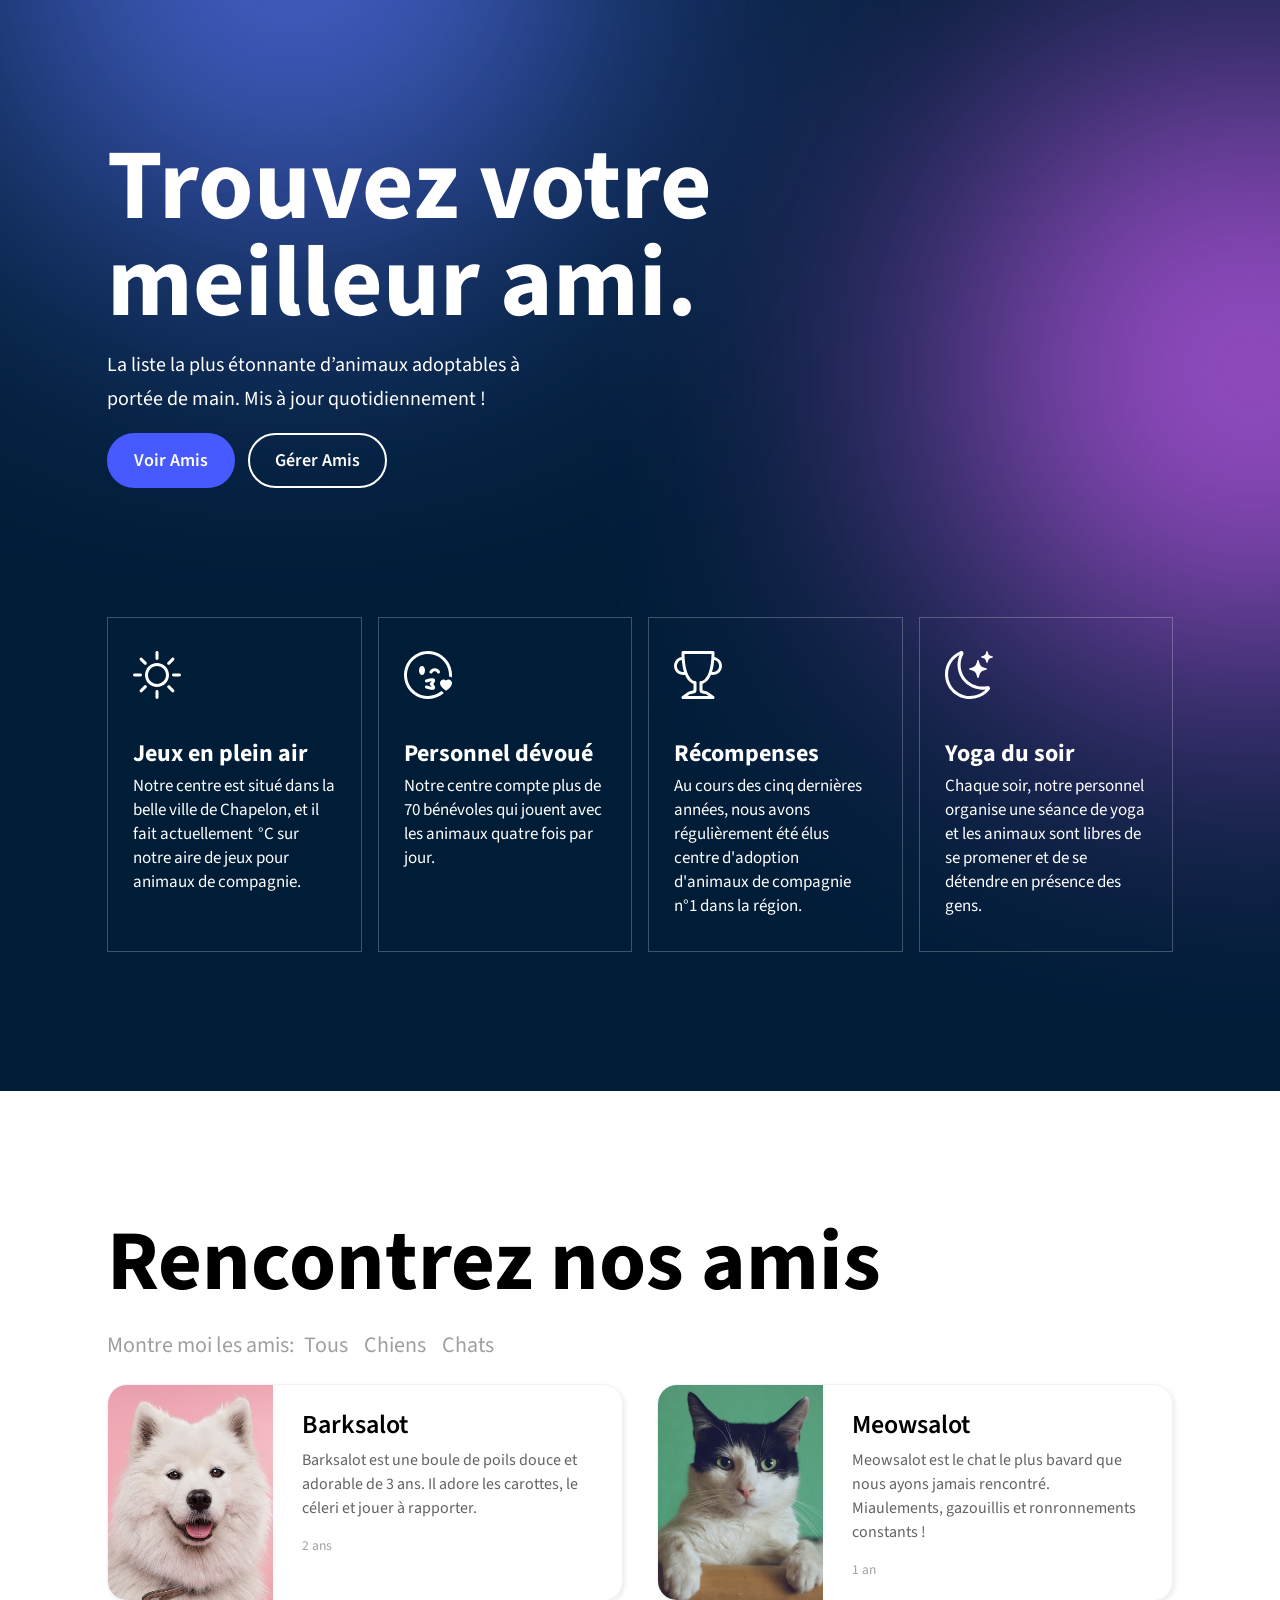
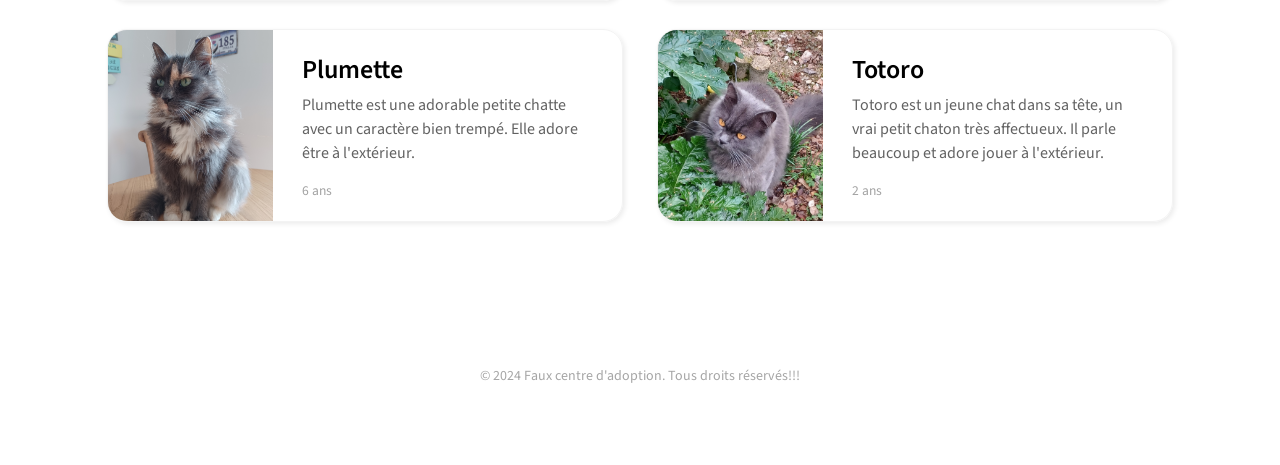
==== index.html @ cda5f7dc "First step of making temperature value dynamic" ====
<!DOCTYPE html>
<html lang="en">
<head>
  <meta charset="UTF-8">
  <meta name="google-site-verification" content="BmrFwK1qMv315wHgEHB_rB63fEhEcj8XT2yJSm-jqBY" />
  <title>Pet Adoption Center</title>
  <link rel="stylesheet" href="style.css">
  <!-- Google Fonts -->
  <link rel="preconnect" href="https://fonts.googleapis.com">
  <link rel="preconnect" href="https://fonts.gstatic.com" crossorigin>
  <link href="https://fonts.googleapis.com/css2?family=Source+Sans+3:wght@400;600;700&display=swap" rel="stylesheet">
</head>
<body>

<div class="top-section-wrapper">
  <div class="top-section">

    <div class="actual-top-content">
      <h1>Trouvez votre meilleur ami.</h1>
      <p class="intro-text">La liste la plus étonnante d’animaux adoptables à portée de main. Mis à jour quotidiennement !</p>
      <div class="intro-buttons">
        <a class="our-btn utility-mr" href="#view-pets">Voir Amis</a>
        <a class="our-btn our-btn--outline" href="#">Gérer Amis</a>
      </div>

      <div class="intro-features">
        <div class="intro-feature">
          <svg width="48" height="48" viewBox="0 0 48 48" fill="none" xmlns="http://www.w3.org/2000/svg">
            <g clip-path="url(#clip0_15_6)">
              <path d="M24 33C21.6131 33 19.3239 32.0518 17.636 30.364C15.9482 28.6761 15 26.3869 15 24C15 21.6131 15.9482 19.3239 17.636 17.636C19.3239 15.9482 21.6131 15 24 15C26.3869 15 28.6761 15.9482 30.364 17.636C32.0518 19.3239 33 21.6131 33 24C33 26.3869 32.0518 28.6761 30.364 30.364C28.6761 32.0518 26.3869 33 24 33ZM24 36C27.1826 36 30.2348 34.7357 32.4853 32.4853C34.7357 30.2348 36 27.1826 36 24C36 20.8174 34.7357 17.7652 32.4853 15.5147C30.2348 13.2643 27.1826 12 24 12C20.8174 12 17.7652 13.2643 15.5147 15.5147C13.2643 17.7652 12 20.8174 12 24C12 27.1826 13.2643 30.2348 15.5147 32.4853C17.7652 34.7357 20.8174 36 24 36ZM24 0C24.3978 0 24.7794 0.158035 25.0607 0.43934C25.342 0.720644 25.5 1.10218 25.5 1.5V7.5C25.5 7.89782 25.342 8.27936 25.0607 8.56066C24.7794 8.84196 24.3978 9 24 9C23.6022 9 23.2206 8.84196 22.9393 8.56066C22.658 8.27936 22.5 7.89782 22.5 7.5V1.5C22.5 1.10218 22.658 0.720644 22.9393 0.43934C23.2206 0.158035 23.6022 0 24 0ZM24 39C24.3978 39 24.7794 39.158 25.0607 39.4393C25.342 39.7206 25.5 40.1022 25.5 40.5V46.5C25.5 46.8978 25.342 47.2794 25.0607 47.5607C24.7794 47.842 24.3978 48 24 48C23.6022 48 23.2206 47.842 22.9393 47.5607C22.658 47.2794 22.5 46.8978 22.5 46.5V40.5C22.5 40.1022 22.658 39.7206 22.9393 39.4393C23.2206 39.158 23.6022 39 24 39ZM48 24C48 24.3978 47.842 24.7794 47.5607 25.0607C47.2794 25.342 46.8978 25.5 46.5 25.5H40.5C40.1022 25.5 39.7206 25.342 39.4393 25.0607C39.158 24.7794 39 24.3978 39 24C39 23.6022 39.158 23.2206 39.4393 22.9393C39.7206 22.658 40.1022 22.5 40.5 22.5H46.5C46.8978 22.5 47.2794 22.658 47.5607 22.9393C47.842 23.2206 48 23.6022 48 24ZM9 24C9 24.3978 8.84196 24.7794 8.56066 25.0607C8.27936 25.342 7.89782 25.5 7.5 25.5H1.5C1.10218 25.5 0.720644 25.342 0.43934 25.0607C0.158035 24.7794 0 24.3978 0 24C0 23.6022 0.158035 23.2206 0.43934 22.9393C0.720644 22.658 1.10218 22.5 1.5 22.5H7.5C7.89782 22.5 8.27936 22.658 8.56066 22.9393C8.84196 23.2206 9 23.6022 9 24ZM40.971 7.029C41.2522 7.31029 41.4102 7.69175 41.4102 8.0895C41.4102 8.48725 41.2522 8.86871 40.971 9.15L36.729 13.395C36.5895 13.5343 36.424 13.6447 36.2419 13.72C36.0597 13.7953 35.8645 13.834 35.6674 13.8338C35.2694 13.8336 34.8878 13.6752 34.6065 13.3935C34.4672 13.254 34.3568 13.0885 34.2815 12.9064C34.2062 12.7242 34.1675 12.529 34.1677 12.3319C34.1679 11.9339 34.3263 11.5523 34.608 11.271L38.85 7.029C39.1313 6.74779 39.5128 6.58982 39.9105 6.58982C40.3082 6.58982 40.6897 6.74779 40.971 7.029ZM13.392 34.608C13.6732 34.8893 13.8312 35.2708 13.8312 35.6685C13.8312 36.0662 13.6732 36.4477 13.392 36.729L9.15 40.971C8.8671 41.2442 8.48819 41.3954 8.0949 41.392C7.7016 41.3886 7.32538 41.2308 7.04727 40.9527C6.76916 40.6746 6.61141 40.2984 6.60799 39.9051C6.60457 39.5118 6.75576 39.1329 7.029 38.85L11.271 34.608C11.5523 34.3268 11.9338 34.1688 12.3315 34.1688C12.7292 34.1688 13.1107 34.3268 13.392 34.608ZM40.971 40.971C40.6897 41.2522 40.3082 41.4102 39.9105 41.4102C39.5128 41.4102 39.1313 41.2522 38.85 40.971L34.608 36.729C34.3348 36.4461 34.1836 36.0672 34.187 35.6739C34.1904 35.2806 34.3482 34.9044 34.6263 34.6263C34.9044 34.3482 35.2806 34.1904 35.6739 34.187C36.0672 34.1836 36.4461 34.3348 36.729 34.608L40.971 38.85C41.2522 39.1313 41.4102 39.5128 41.4102 39.9105C41.4102 40.3082 41.2522 40.6897 40.971 40.971ZM13.392 13.395C13.1107 13.6762 12.7292 13.8342 12.3315 13.8342C11.9338 13.8342 11.5523 13.6762 11.271 13.395L7.029 9.15C6.88573 9.01163 6.77146 8.84611 6.69285 8.66311C6.61423 8.4801 6.57286 8.28327 6.57112 8.0841C6.56939 7.88493 6.60735 7.68741 6.68277 7.50307C6.75819 7.31872 6.86957 7.15125 7.01041 7.01041C7.15125 6.86957 7.31872 6.75819 7.50307 6.68277C7.68741 6.60735 7.88493 6.56939 8.0841 6.57112C8.28327 6.57286 8.4801 6.61423 8.66311 6.69285C8.84611 6.77146 9.01163 6.88573 9.15 7.029L13.392 11.271C13.5317 11.4103 13.6425 11.5759 13.7181 11.7581C13.7938 11.9403 13.8327 12.1357 13.8327 12.333C13.8327 12.5303 13.7938 12.7257 13.7181 12.9079C13.6425 13.0901 13.5317 13.2557 13.392 13.395Z" fill="white"/>
            </g>
            <defs>
              <clipPath id="clip0_15_6">
                <rect width="48" height="48" fill="white"/>
              </clipPath>
            </defs>
          </svg>
          <h2>Jeux en plein air</h2>
          <p>Notre centre est situé dans la belle ville de Chapelon, et il fait actuellement <span></span> °C sur notre aire de jeux pour animaux de compagnie.</p>
        </div>
        <div class="intro-feature">
          <svg width="48" height="48" viewBox="0 0 48 48" fill="none" xmlns="http://www.w3.org/2000/svg">
            <g clip-path="url(#clip0_15_29)">
              <path fill-rule="evenodd" clip-rule="evenodd" d="M37.479 40.104C33.7639 43.213 29.0881 44.9419 24.244 44.9977C19.4 45.0536 14.6856 43.433 10.8997 40.4105C7.11388 37.3881 4.48942 33.1497 3.47109 28.4135C2.45275 23.6774 3.10317 18.7349 5.31214 14.4234C7.5211 10.112 11.1527 6.69687 15.5917 4.75677C20.0306 2.81666 25.0037 2.4709 29.6684 3.77808C34.3331 5.08526 38.4024 7.96498 41.1867 11.9293C43.971 15.8935 45.2991 20.6985 44.946 25.53C45.978 25.629 46.986 25.971 47.871 26.514C48.458 20.9469 47.0804 15.3497 43.9766 10.6909C40.8728 6.03218 36.2382 2.60494 30.8745 1.00222C25.5109 -0.600492 19.7557 -0.277844 14.6048 1.91434C9.45393 4.10652 5.23138 8.03032 2.66779 13.0068C0.104206 17.9833 -0.639128 23.6994 0.566406 29.166C1.77194 34.6326 4.8505 39.5059 9.2694 42.9426C13.6883 46.3792 19.1695 48.1631 24.7647 47.9855C30.3599 47.8079 35.7169 45.68 39.909 41.97C39.0627 41.3968 38.2512 40.7737 37.479 40.104ZM26.286 30.444C25.1654 30.7128 24.0574 31.0311 22.965 31.398C22.7757 31.4677 22.5743 31.4985 22.3729 31.4886C22.1714 31.4787 21.974 31.4282 21.7925 31.3403C21.611 31.2523 21.4491 31.1286 21.3164 30.9766C21.1838 30.8247 21.0832 30.6475 21.0206 30.4557C20.9581 30.264 20.9348 30.0616 20.9523 29.8606C20.9697 29.6597 21.0275 29.4643 21.1222 29.2862C21.2169 29.1081 21.3466 28.9509 21.5034 28.8241C21.6602 28.6973 21.841 28.6034 22.035 28.548C23.175 28.173 24.441 27.786 25.611 27.519C26.721 27.261 27.951 27.06 28.92 27.195C29.4 27.261 30.102 27.45 30.603 28.053C31.167 28.731 31.164 29.544 30.996 30.168C30.7942 30.8115 30.4792 31.414 30.066 31.947C29.835 32.268 29.562 32.607 29.241 32.976C29.562 33.348 29.838 33.696 30.069 34.017C30.495 34.608 30.837 35.208 30.999 35.802C31.164 36.426 31.167 37.239 30.603 37.92C30.099 38.52 29.391 38.706 28.914 38.772C27.945 38.901 26.715 38.691 25.608 38.433C24.4031 38.1378 23.2111 37.7925 22.035 37.398C21.841 37.3426 21.6602 37.2487 21.5034 37.1219C21.3466 36.9951 21.2169 36.8379 21.1222 36.6598C21.0275 36.4817 20.9697 36.2863 20.9523 36.0854C20.9348 35.8844 20.9581 35.682 21.0206 35.4903C21.0832 35.2985 21.1838 35.1213 21.3164 34.9694C21.4491 34.8174 21.611 34.6937 21.7925 34.6057C21.974 34.5178 22.1714 34.4673 22.3729 34.4574C22.5743 34.4475 22.7757 34.4783 22.965 34.548C24.078 34.908 25.248 35.268 26.292 35.511C26.82 35.634 27.267 35.718 27.63 35.763C27.1687 35.1452 26.6655 34.5598 26.124 34.011C25.8544 33.7305 25.7044 33.3563 25.7055 32.9673C25.7066 32.5783 25.8588 32.2049 26.13 31.926C26.6693 31.3843 27.1705 30.8059 27.63 30.195C27.1781 30.2541 26.7295 30.3392 26.286 30.444ZM28.584 30.183L28.575 30.18L28.566 30.177C28.578 30.177 28.584 30.183 28.584 30.183ZM28.59 35.784L28.572 35.787C28.5778 35.7845 28.5838 35.7825 28.59 35.781V35.784ZM18 24C19.656 24 21 21.984 21 19.5C21 17.016 19.656 15 18 15C16.344 15 15 17.016 15 19.5C15 21.984 16.344 24 18 24ZM26.271 22.311C26.4432 22.4067 26.6325 22.4676 26.8282 22.4902C27.0239 22.5128 27.2221 22.4966 27.4115 22.4425C27.601 22.3885 27.7779 22.2976 27.9322 22.1752C28.0866 22.0528 28.2153 21.9012 28.311 21.729C28.5479 21.2867 28.8992 20.9161 29.3282 20.6559C29.7572 20.3958 30.2483 20.2556 30.75 20.25C31.767 20.25 32.685 20.82 33.189 21.729C33.3823 22.0767 33.7059 22.3334 34.0885 22.4425C34.471 22.5516 34.8813 22.5043 35.229 22.311C35.5767 22.1177 35.8333 21.7941 35.9425 21.4115C36.0516 21.029 36.0043 20.6187 35.811 20.271C35.3142 19.3613 34.5827 18.6013 33.6927 18.07C32.8026 17.5387 31.7865 17.2556 30.75 17.25C28.56 17.25 26.682 18.486 25.689 20.271C25.5933 20.4432 25.5324 20.6325 25.5098 20.8282C25.4872 21.0239 25.5034 21.2221 25.5575 21.4115C25.6115 21.601 25.7023 21.7779 25.8248 21.9322C25.9472 22.0866 26.0988 22.2153 26.271 22.311ZM42 29.484C45.33 26.064 53.652 32.052 42 39.75C30.348 32.052 38.67 26.064 42 29.487V29.484Z" fill="white"/>
            </g>
            <defs>
              <clipPath id="clip0_15_29">
                <rect width="48" height="48" fill="white"/>
              </clipPath>
            </defs>
          </svg>
          <h2>Personnel dévoué</h2>
          <p>Notre centre compte plus de 70 bénévoles qui jouent avec les animaux quatre fois par jour.</p>
        </div>
        <div class="intro-feature">
          <svg width="48" height="48" viewBox="0 0 48 48" fill="none" xmlns="http://www.w3.org/2000/svg">
            <g clip-path="url(#clip0_15_31)">
              <path d="M7.5 1.5C7.5 1.10218 7.65804 0.720644 7.93934 0.43934C8.22065 0.158035 8.60218 0 9 0L39 0C39.3978 0 39.7794 0.158035 40.0607 0.43934C40.342 0.720644 40.5 1.10218 40.5 1.5C40.5 3.114 40.464 4.65 40.398 6.108C41.5834 6.30429 42.7175 6.73596 43.7334 7.37754C44.7493 8.01912 45.6265 8.85764 46.3131 9.84363C46.9998 10.8296 47.4821 11.9431 47.7316 13.1185C47.981 14.2938 47.9926 15.5072 47.7657 16.6872C47.5387 17.8671 47.0778 18.9896 46.4101 19.9885C45.7424 20.9874 44.8814 21.8426 43.8779 22.5034C42.8744 23.1643 41.7488 23.6176 40.5674 23.8365C39.3859 24.0554 38.1726 24.0355 36.999 23.778C34.629 29.373 31.365 32.109 28.5 32.811V39.33L32.775 40.398C33.357 40.542 33.906 40.803 34.386 41.163L39.9 45.3C40.1519 45.4889 40.3379 45.7522 40.4318 46.0527C40.5256 46.3533 40.5226 46.6757 40.423 46.9743C40.3235 47.273 40.1325 47.5328 39.8771 47.7169C39.6217 47.9009 39.3148 48 39 48H9C8.68518 48 8.37834 47.9009 8.12294 47.7169C7.86754 47.5328 7.67653 47.273 7.57698 46.9743C7.47742 46.6757 7.47436 46.3533 7.56823 46.0527C7.6621 45.7522 7.84814 45.4889 8.1 45.3L13.614 41.163C14.094 40.803 14.643 40.542 15.225 40.398L19.5 39.33V32.811C16.635 32.109 13.371 29.373 11.001 23.775C9.82676 24.0339 8.61255 24.0548 7.43008 23.8366C6.2476 23.6184 5.12084 23.1655 4.11634 22.5045C3.11184 21.8436 2.24997 20.9881 1.58162 19.9885C0.913275 18.9889 0.452009 17.8655 0.225066 16.6847C-0.00187797 15.5039 0.0101017 14.2895 0.260297 13.1134C0.510493 11.9373 0.993831 10.8232 1.68177 9.83701C2.3697 8.85081 3.24829 8.01245 4.26563 7.37146C5.28298 6.73047 6.41845 6.29984 7.605 6.105C7.53438 4.57102 7.49937 3.03561 7.5 1.5ZM7.797 9.12C6.23156 9.40643 4.84402 10.303 3.93963 11.6125C3.03523 12.922 2.68807 14.5371 2.9745 16.1025C3.26094 17.6679 4.15751 19.0555 5.46698 19.9599C6.77645 20.8643 8.39156 21.2114 9.957 20.925C8.958 17.775 8.193 13.887 7.797 9.12ZM38.046 20.925C39.6114 21.2114 41.2266 20.8643 42.536 19.9599C43.8455 19.0555 44.7421 17.6679 45.0285 16.1025C45.3149 14.5371 44.9678 12.922 44.0634 11.6125C43.159 10.303 41.7714 9.40643 40.206 9.12C39.807 13.89 39.042 17.775 38.046 20.925ZM10.512 3C10.533 4.551 10.59 6.018 10.68 7.407C11.07 13.491 12.051 18.045 13.29 21.408C15.882 28.44 19.452 30 21 30C21.3978 30 21.7794 30.158 22.0607 30.4393C22.342 30.7206 22.5 31.1022 22.5 31.5V39.33C22.5 39.9988 22.2765 40.6484 21.865 41.1756C21.4536 41.7029 20.8777 42.0775 20.229 42.24L15.951 43.308C15.7568 43.3563 15.5742 43.443 15.414 43.563L13.5 45H34.5L32.586 43.563C32.4249 43.4427 32.2412 43.356 32.046 43.308L27.771 42.24C27.1223 42.0775 26.5464 41.7029 26.135 41.1756C25.7235 40.6484 25.5 39.9988 25.5 39.33V31.5C25.5 31.1022 25.658 30.7206 25.9393 30.4393C26.2206 30.158 26.6022 30 27 30C28.548 30 32.118 28.44 34.71 21.408C35.949 18.048 36.93 13.488 37.32 7.407C37.41 6.018 37.467 4.551 37.488 3H10.512Z" fill="white"/>
            </g>
            <defs>
              <clipPath id="clip0_15_31">
                <rect width="48" height="48" fill="white"/>
              </clipPath>
            </defs>
          </svg>
          <h2>Récompenses</h2>
          <p>Au cours des cinq dernières années, nous avons régulièrement été élus centre d'adoption d'animaux de compagnie n°1 dans la région.</p>
        </div>
        <div class="intro-feature">
          <svg width="48" height="48" viewBox="0 0 48 48" fill="none" xmlns="http://www.w3.org/2000/svg">
            <g clip-path="url(#clip0_15_33)">
              <path d="M18 0.83401C18.2928 1.18985 18.4722 1.62533 18.515 2.08418C18.5578 2.54303 18.462 3.00417 18.24 3.40801C16.5056 6.59243 15.5998 10.1619 15.606 13.788C15.606 25.851 25.44 35.619 37.56 35.619C39.141 35.619 40.68 35.454 42.159 35.139C42.6124 35.0408 43.0846 35.0784 43.5168 35.247C43.949 35.4156 44.3219 35.7077 44.589 36.087C44.871 36.4814 45.0147 36.9578 44.9979 37.4423C44.9811 37.9268 44.8046 38.3922 44.496 38.766C42.1431 41.6563 39.1747 43.9851 35.8075 45.5826C32.4403 47.18 28.759 48.0059 25.032 48C11.202 48 0 36.858 0 23.13C0 12.798 6.342 3.93601 15.372 0.18001C15.8218 -0.0100939 16.3212 -0.049112 16.795 0.0688175C17.2689 0.186747 17.6918 0.455256 18 0.83401ZM14.574 3.93301C11.1018 5.7955 8.19911 8.56394 6.17439 11.9441C4.14968 15.3243 3.0786 19.1898 3.075 23.13C3.075 35.19 12.912 44.958 25.032 44.958C27.9343 44.963 30.8088 44.3924 33.4892 43.2791C36.1695 42.1657 38.6024 40.5319 40.647 38.472C39.636 38.598 38.607 38.661 37.56 38.661C23.73 38.661 12.531 27.519 12.531 13.791C12.531 10.29 13.257 6.95701 14.574 3.93301Z" fill="white"/>
              <path d="M32.382 9.44399C32.425 9.31408 32.5079 9.20102 32.6188 9.12089C32.7298 9.04076 32.8632 8.99763 33 8.99763C33.1369 8.99763 33.2702 9.04076 33.3812 9.12089C33.4921 9.20102 33.575 9.31408 33.618 9.44399L34.779 12.93C35.298 14.484 36.516 15.702 38.07 16.221L41.556 17.382C41.6859 17.425 41.799 17.5079 41.8791 17.6188C41.9592 17.7298 42.0024 17.8631 42.0024 18C42.0024 18.1368 41.9592 18.2702 41.8791 18.3812C41.799 18.4921 41.6859 18.575 41.556 18.618L38.07 19.779C37.3036 20.0343 36.6072 20.4647 36.0359 21.0359C35.4647 21.6071 35.0344 22.3036 34.779 23.07L33.618 26.556C33.575 26.6859 33.4921 26.799 33.3812 26.8791C33.2702 26.9592 33.1369 27.0024 33 27.0024C32.8632 27.0024 32.7298 26.9592 32.6188 26.8791C32.5079 26.799 32.425 26.6859 32.382 26.556L31.221 23.07C30.9657 22.3036 30.5353 21.6071 29.9641 21.0359C29.3929 20.4647 28.6964 20.0343 27.93 19.779L24.444 18.618C24.3141 18.575 24.201 18.4921 24.1209 18.3812C24.0408 18.2702 23.9977 18.1368 23.9977 18C23.9977 17.8631 24.0408 17.7298 24.1209 17.6188C24.201 17.5079 24.3141 17.425 24.444 17.382L27.93 16.221C28.6964 15.9656 29.3929 15.5353 29.9641 14.9641C30.5353 14.3928 30.9657 13.6964 31.221 12.93L32.382 9.44399ZM41.589 0.296994C41.6186 0.211573 41.6741 0.137502 41.7478 0.0850788C41.8214 0.0326558 41.9096 0.00448608 42 0.00448608C42.0904 0.00448608 42.1786 0.0326558 42.2522 0.0850788C42.3259 0.137502 42.3814 0.211573 42.411 0.296994L43.185 2.61899C43.53 3.65699 44.343 4.46999 45.381 4.81499L47.703 5.58899C47.7884 5.61861 47.8625 5.6741 47.9149 5.74776C47.9674 5.82142 47.9955 5.90958 47.9955 5.99999C47.9955 6.0904 47.9674 6.17857 47.9149 6.25222C47.8625 6.32588 47.7884 6.38138 47.703 6.41099L45.381 7.18499C44.8695 7.35516 44.4047 7.64224 44.0235 8.02344C43.6423 8.40464 43.3552 8.86946 43.185 9.38099L42.411 11.703C42.3814 11.7884 42.3259 11.8625 42.2522 11.9149C42.1786 11.9673 42.0904 11.9955 42 11.9955C41.9096 11.9955 41.8214 11.9673 41.7478 11.9149C41.6741 11.8625 41.6186 11.7884 41.589 11.703L40.815 9.38099C40.6448 8.86946 40.3578 8.40464 39.9766 8.02344C39.5954 7.64224 39.1305 7.35516 38.619 7.18499L36.297 6.41099C36.2116 6.38138 36.1375 6.32588 36.0851 6.25222C36.0327 6.17857 36.0045 6.0904 36.0045 5.99999C36.0045 5.90958 36.0327 5.82142 36.0851 5.74776C36.1375 5.6741 36.2116 5.61861 36.297 5.58899L38.619 4.81499C39.657 4.46999 40.47 3.65699 40.815 2.61899L41.589 0.299994V0.296994Z" fill="white"/>
            </g>
            <defs>
              <clipPath id="clip0_15_33">
                <rect width="48" height="48" fill="white"/>
              </clipPath>
            </defs>
          </svg>
          <h2>Yoga du soir</h2>
          <p>Chaque soir, notre personnel organise une séance de yoga et les animaux sont libres de se promener et de se détendre en présence des gens.</p>
        </div>
      </div>

    </div>

    <!-- Cercles flous -->
    <div class="circle"></div>
    <div class="circle-two"></div>
  </div>
</div>


<div class="page-section" id="view-pets">
  <div class="page-section-inner">
    <h2 class="page-section-title">Rencontrez nos amis</h2>
    <div class="pet-filter">
      <p>
        Montre moi les amis:
        <button>Tous</button>
        <button>Chiens</button>
        <button>Chats</button>
      </p>
    </div>

    <div class="list-of-pets">
      <!-- Pet Card Start -->
      <div class="pet-card">
        <div class="pet-card-text">
          <h3>Barksalot</h3>
          <p class="pet-description">Barksalot est une boule de poils douce et adorable de 3 ans. Il adore les carottes, le céleri et jouer à rapporter.</p>
          <p class="pet-age">2 ans</p>
        </div>
        <div class="pet-card-photo">
          <img src="images/barksalot.jpg" alt="photo du chien Barksalot">
        </div>
      </div>
      <!-- Pet Card End -->
      <!-- Pet Card Start -->
      <div class="pet-card">
        <div class="pet-card-text">
          <h3>Meowsalot</h3>
          <p class="pet-description">Meowsalot est le chat le plus bavard que nous ayons jamais rencontré. Miaulements, gazouillis et ronronnements constants !</p>
          <p class="pet-age">1 an</p>
        </div>
        <div class="pet-card-photo">
          <img src="images/meowsalot.jpg" alt="photo du chat Meowsalot">
        </div>
      </div>
      <!-- Pet Card End -->
      <!-- Pet Card Start -->
      <div class="pet-card">
        <div class="pet-card-text">
          <h3>Plumette</h3>
          <p class="pet-description">Plumette est une adorable petite chatte avec un caractère bien trempé. Elle adore être à l'extérieur.</p>
          <p class="pet-age">6 ans</p>
        </div>
        <div class="pet-card-photo">
          <img src="images/plumette.jpg" alt="photo du chat Plumette">
        </div>
      </div>
      <!-- Pet Card End -->
      <!-- Pet Card Start -->
      <div class="pet-card">
        <div class="pet-card-text">
          <h3>Totoro</h3>
          <p class="pet-description">Totoro est un jeune chat dans sa tête, un vrai petit chaton très affectueux. Il parle beaucoup et adore jouer à l'extérieur.</p>
          <p class="pet-age">2 ans</p>
        </div>
        <div class="pet-card-photo">
          <img src="images/totoro.jpg" alt="photo du chat Totoro">
        </div>
      </div>
      <!-- Pet Card End -->
    </div>
  </div>
</div>

<footer class="site-footer">
  <p>&copy; 2024 Faux centre d'adoption. Tous droits réservés!!!</p>
</footer>
</body>
</html>
---- style.css ----
html {
  scroll-behavior: smooth;
}

body {
  box-sizing: border-box;
  margin: 0;
  padding: 0;
  background-color: #fff;
  font-family: 'Source Sans 3', sans-serif;
}

/*
  Header
 */

.top-section-wrapper {
  background-color: #001D37;
  padding-left: 16px;
  padding-right: 16px;
  overflow: hidden;
}

.top-section {
  background-color: #001D37;
  color: white;
  padding-top: 80px;
  padding-bottom: 80px;
  max-width: 1066px;
  margin: 0 auto;
  position: relative;
}

.actual-top-content {
  position: relative;
  z-index: 2;
}

.top-section h1 {
  font-size: 4rem;
  margin: 0;
  line-height: 97.3%;
  max-width: 625px;
}

.intro-text {
  font-size: 1.25rem;
  line-height: 169.3%;
  margin: 1rem 0;
  max-width: 435px;
}

.intro-buttons {
  margin-bottom: 70px;
}

.our-btn {
  display: inline-block;
  background-color: #475AFF;
  border: 2px solid #475AFF;
  color: #fff;
  text-decoration: none;
  padding: 13px 25px;
  border-radius: 999px;
  font-size: 1.125rem;
  font-weight: 600;
  transition: background-color .3s ease-out, border .3s ease-out, color .3s ease-out;
}

.our-btn:hover {
  background-color: #2e40e2;
  border: 2px solid #2e40e2;
}

.our-btn--outline {
  background-color: transparent;
  border: 2px solid white;
}

.our-btn--outline:hover {
  background-color: #fff;
  color: #475AFF;
  border: 2px solid white;
}

.utility-mr {
  margin-right: 10px;
}

.intro-features {
  display: grid;
  column-gap: 16px;
  row-gap: 16px;
}

/* A partir de 580px et + */
@media screen and (min-width: 580px) {
  .intro-features {
    grid-template-columns: repeat(2, 1fr);
  }
}

/* A partir de 900px et + */
@media screen and (min-width: 900px) {
  .intro-features {
    grid-template-columns: repeat(4, 1fr);
  }
}

.intro-feature {
  border: 1px solid rgba(255,255,255, 0.24);
  padding: 33px 25px;
}

.intro-feature h2 {
  font-size: 1.5rem;
  margin: 31px 0 3px 0;
}

.intro-feature p {
  margin: 0;
  font-size: 1.0625rem;
}

.circle {
  width: 617px;
  height: 617px;
  background: #D660FF;
  opacity: 0.85;
  border-radius: 50%;
  filter: blur(150px);
  position: absolute;
  top: 62px;
  right: -390px;
}

.circle-two {
  width: 617px;
  height: 617px;
  background: #6079FF;
  opacity: 0.85;
  border-radius: 50%;
  filter: blur(150px);
  position: absolute;
  top: -365px;
  left: -123px;
}

/*
  Page Section
 */

.page-section {
  background-color: #fff;
  padding: 70px 16px;
}

.page-section-inner {
  max-width: 1066px;
  margin: 0 auto;
}

.page-section-title {
  font-size:4rem;
  margin: 0;
  line-height: 1;
}

.pet-filter {
  color: #9F9F9F;
  font-size: 1.15rem;
}

.pet-filter button {
  background-color: transparent;
  border: none;
  font-family: 'Source Sans 3', sans-serif;
  font-size: 1.15rem;
  color: #9F9F9F;
}

.site-footer {
  text-align: center;
  color: #a6a6a6;
  font-size: 0.875rem;
  margin: 0;
  padding-bottom: 65px;
}
/*
  auto-fit : nb de colonnes ajustement auto
  minmax : min width pour une carte : 265px
  sur petit ecran la carte occupera tout l'espace dispo
*/
.list-of-pets {
  display: grid;
  grid-template-columns: repeat(auto-fit, minmax(265px, 1fr));
  column-gap: 34px;
  row-gap: 16px;
}

.pet-card {
  overflow: hidden;
  display: grid;
  /*grid-template-columns: 165px 1fr;*/
  border: 1px solid #F3F3F3;
  border-radius: 20px;
  box-shadow: 2px 2px 5px rgba(0,0,0,0.08);
}

.pet-card-photo {
  order: 1;
  grid-row: 1;
}

.pet-card-photo img {
  width: 100%;
  height: 100%;
  display: block;
  object-fit: cover;
}

.pet-card-text {
  padding: 18px 16px;
}

.pet-card-text h3 {
  margin: 0 0 5px 0;
  font-size: 1.625rem;
  font-weight: 600;
}

.pet-description {
  font-size: 0.9rem;
  margin: 0 0 1rem 0;
  color: #626262;
  line-height: 150%;
}

.pet-age {
  margin: 0;
  color: #A2A2A2;
  font-size: 0.85rem;
}

/* A partir de 600px et + */
@media screen and (min-width: 600px) {
  .top-section h1 {
    font-size: 6.25rem;
  }

  .top-section {
    padding-top: 139px;
    padding-bottom: 139px;
  }

  .intro-buttons {
    margin-bottom: 129px;
  }

  .page-section {
    background-color: #fff;
    padding: 130px 16px;
  }

  .page-section-title {
    font-size: 5.31rem;
  }

  .pet-filter {
    font-size: 1.375rem;
  }

  .pet-filter button {
    font-size: 1.375rem;
  }

  .list-of-pets {
    grid-template-columns: repeat(auto-fit, minmax(340px, 1fr));
    row-gap: 28px;
  }

  .pet-card {
    grid-template-columns: 165px 1fr;
  }

  .pet-card-text {
    padding: 21px 29px;
  }

  .pet-description {
    font-size: 1rem;
  }
}
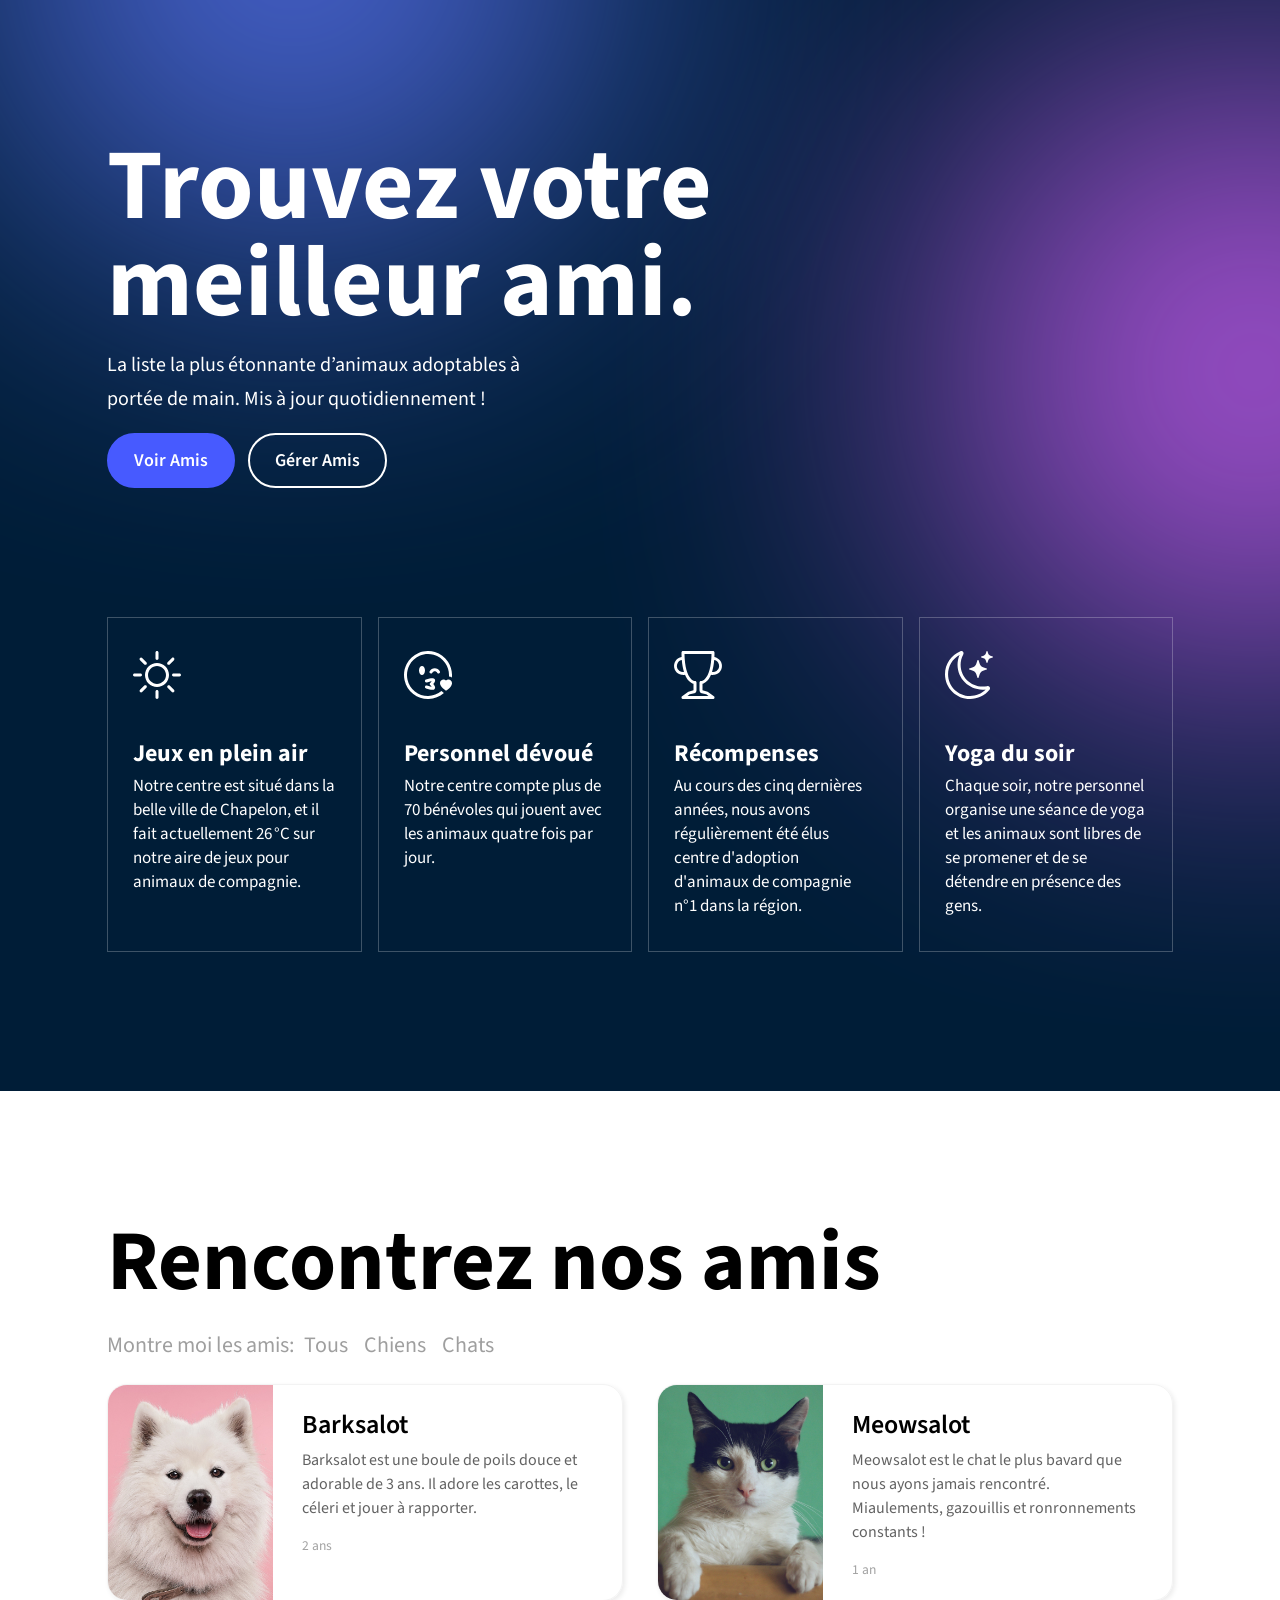
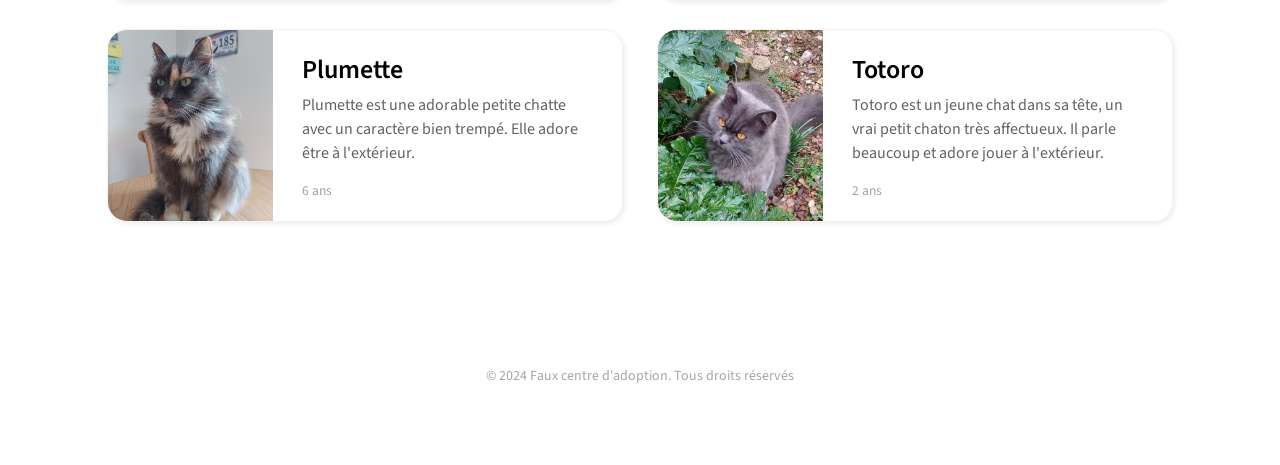
==== commit 3da2b5f7: "🩹 Fixed footer text." ====
--- a/index.html
+++ b/index.html
@@ -36,7 +36,7 @@
             </defs>
           </svg>
           <h2>Jeux en plein air</h2>
-          <p>Notre centre est situé dans la belle ville de Chapelon, et il fait actuellement <span></span> °C sur notre aire de jeux pour animaux de compagnie.</p>
+          <p>Notre centre est situé dans la belle ville de Chapelon, et il fait actuellement 26 °C sur notre aire de jeux pour animaux de compagnie.</p>
         </div>
         <div class="intro-feature">
           <svg width="48" height="48" viewBox="0 0 48 48" fill="none" xmlns="http://www.w3.org/2000/svg">
@@ -158,7 +158,7 @@
 </div>
 
 <footer class="site-footer">
-  <p>&copy; 2024 Faux centre d'adoption. Tous droits réservés!!!</p>
+  <p>&copy; 2024 Faux centre d'adoption. Tous droits réservés</p>
 </footer>
 </body>
 </html>
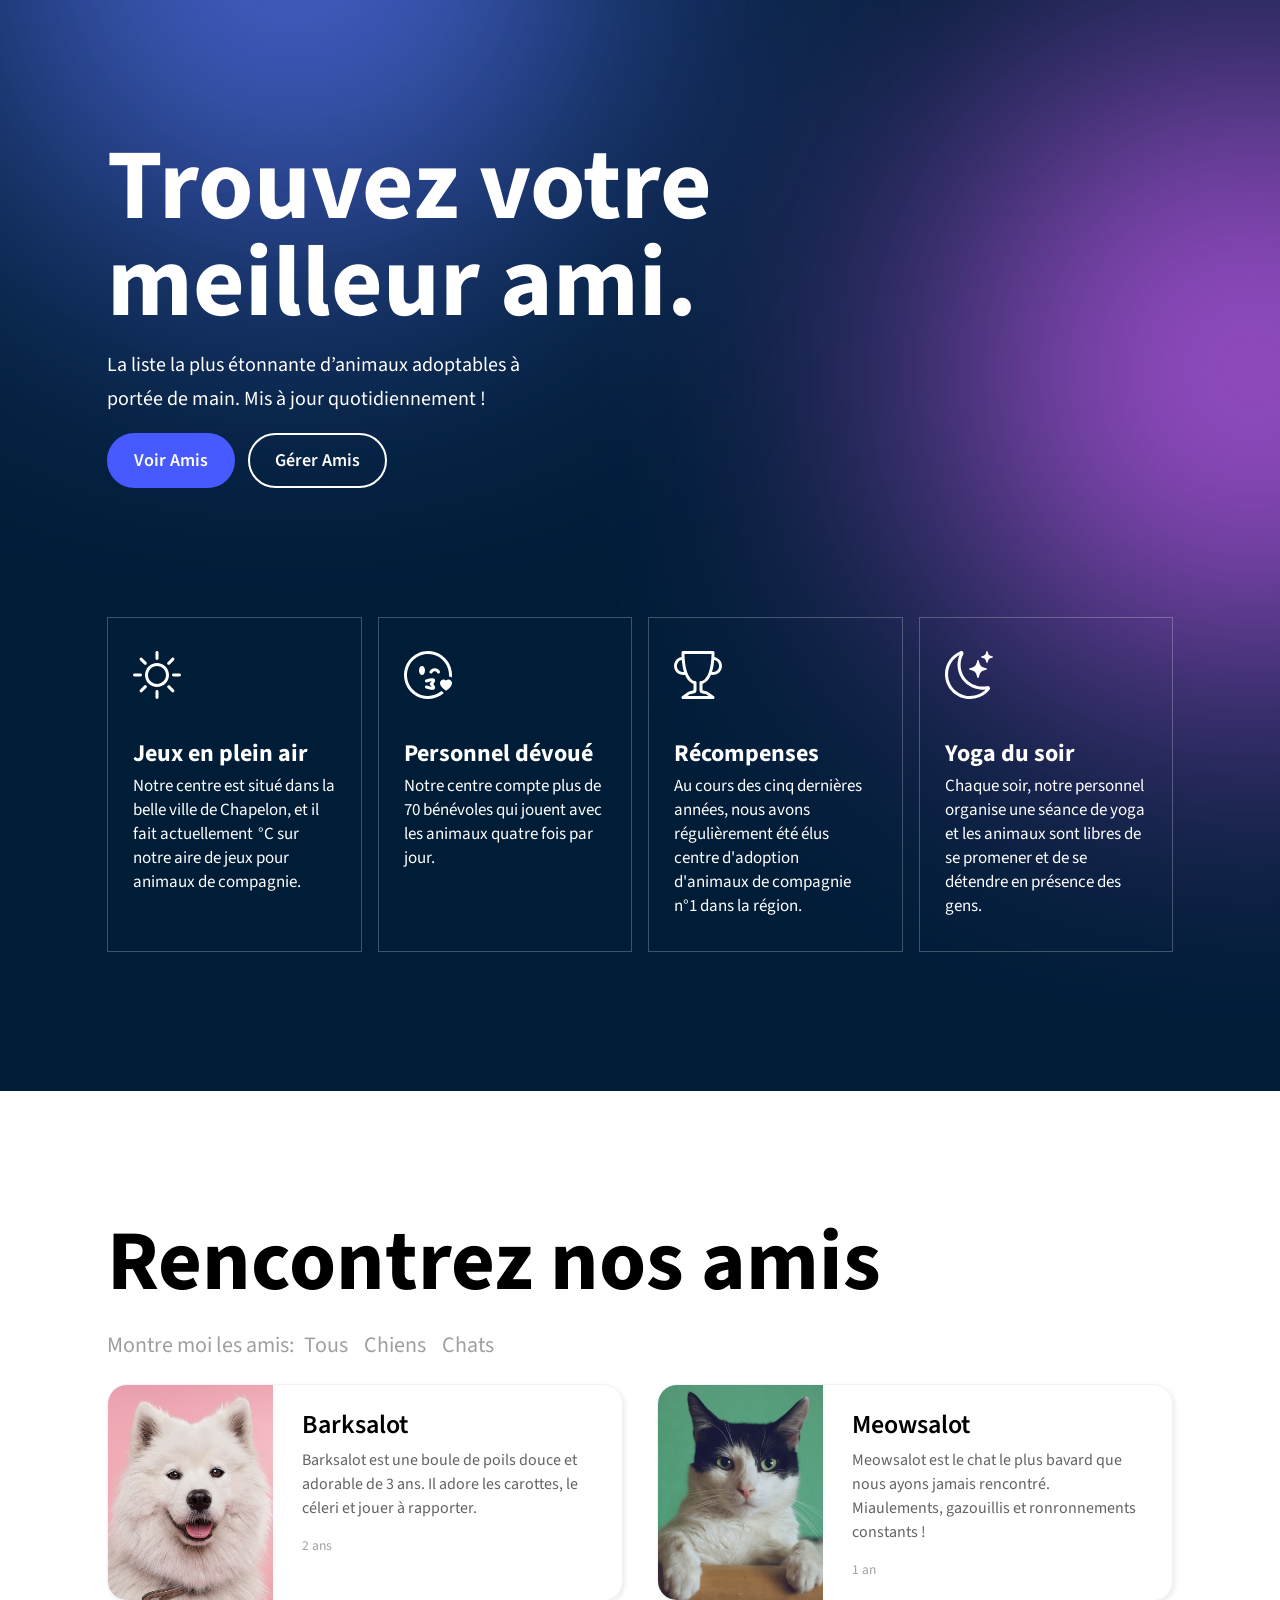
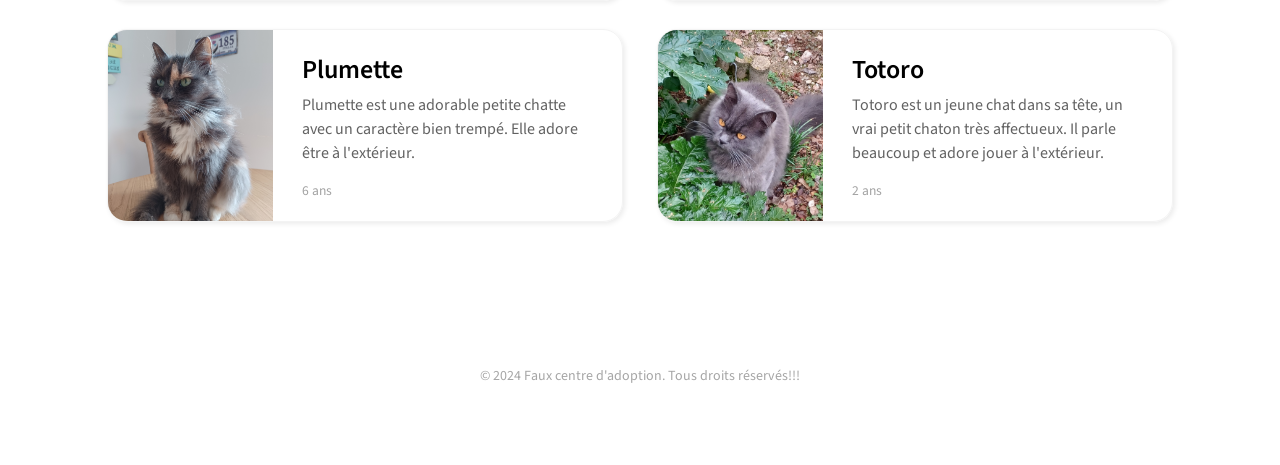
==== commit d42d8a03: "Finished temperature feature" ====
--- a/index.html
+++ b/index.html
@@ -36,7 +36,7 @@
             </defs>
           </svg>
           <h2>Jeux en plein air</h2>
-          <p>Notre centre est situé dans la belle ville de Chapelon, et il fait actuellement 26 °C sur notre aire de jeux pour animaux de compagnie.</p>
+          <p>Notre centre est situé dans la belle ville de Chapelon, et il fait actuellement <span id="temperature-output"></span> °C sur notre aire de jeux pour animaux de compagnie.</p>
         </div>
         <div class="intro-feature">
           <svg width="48" height="48" viewBox="0 0 48 48" fill="none" xmlns="http://www.w3.org/2000/svg">
@@ -158,7 +158,9 @@
 </div>
 
 <footer class="site-footer">
-  <p>&copy; 2024 Faux centre d'adoption. Tous droits réservés</p>
+  <p>&copy; 2024 Faux centre d'adoption. Tous droits réservés!!!</p>
 </footer>
+
+<script src="main.js"></script>
 </body>
 </html>
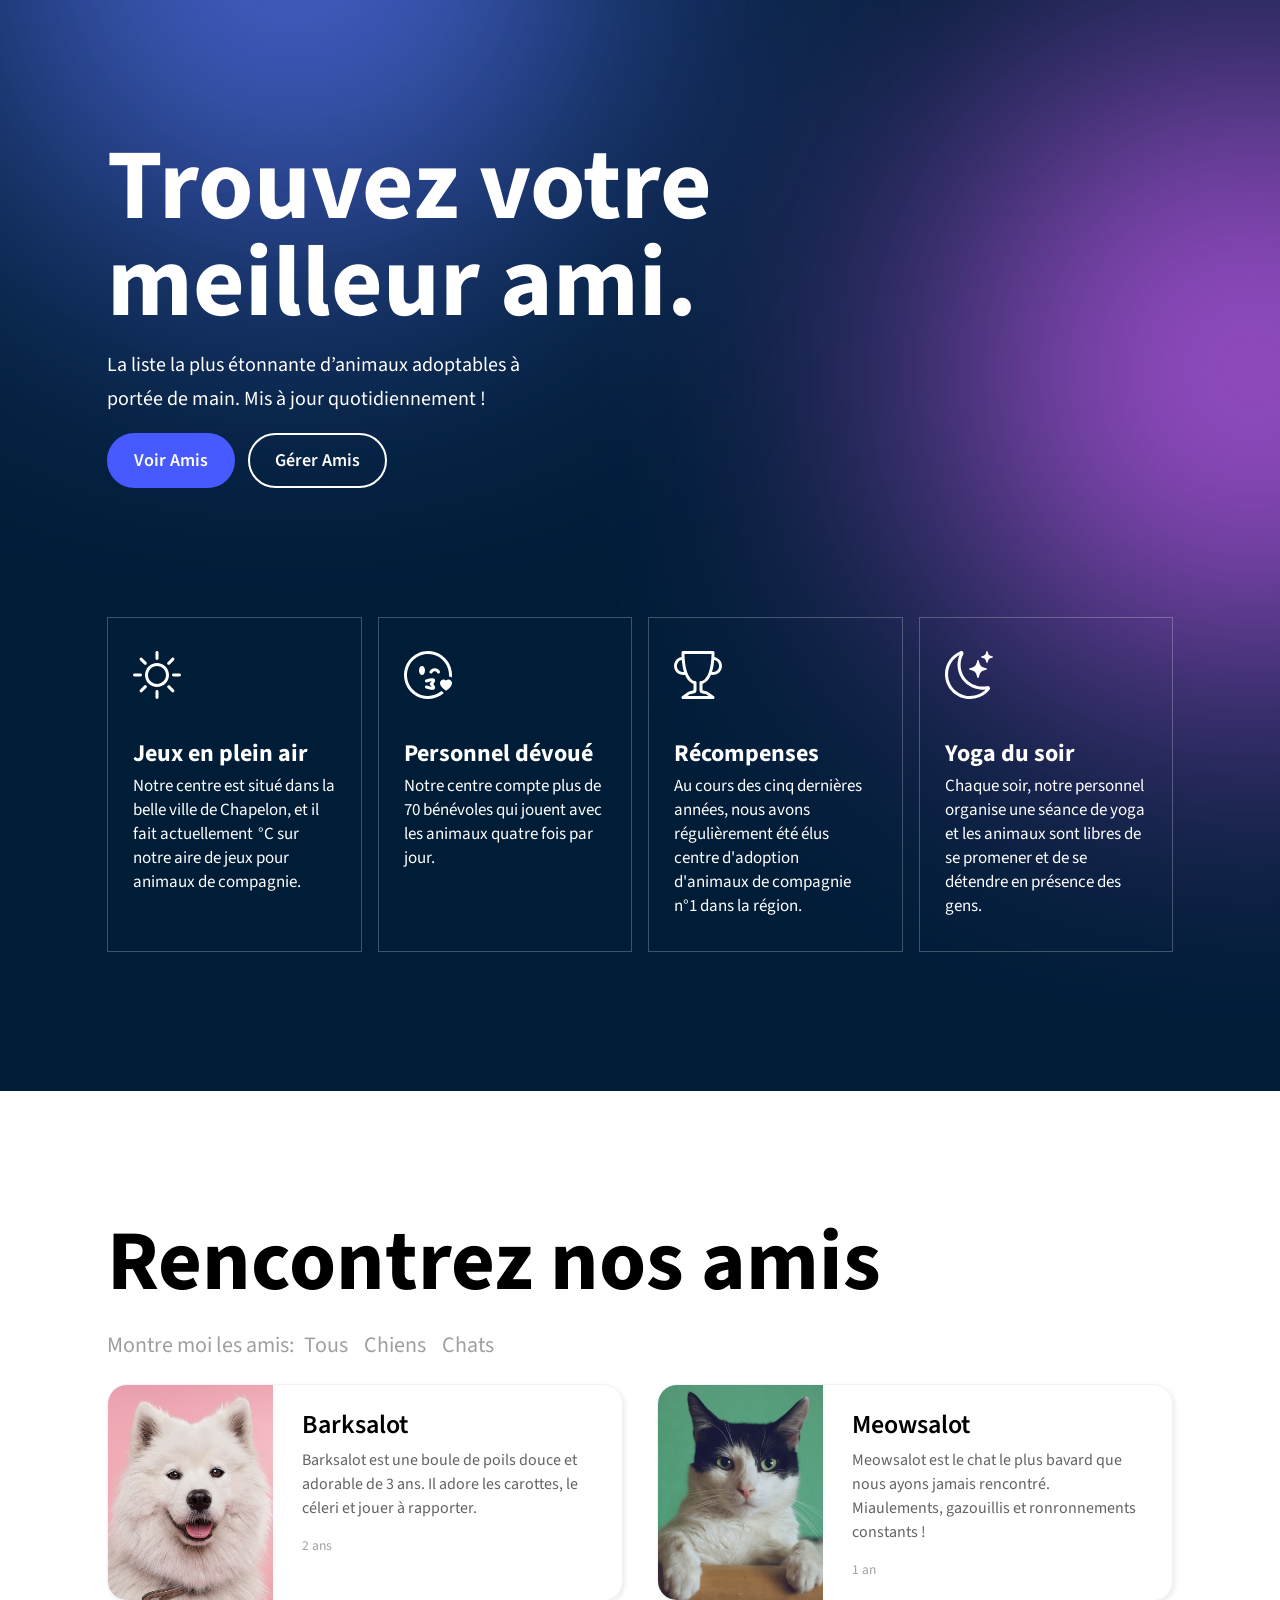
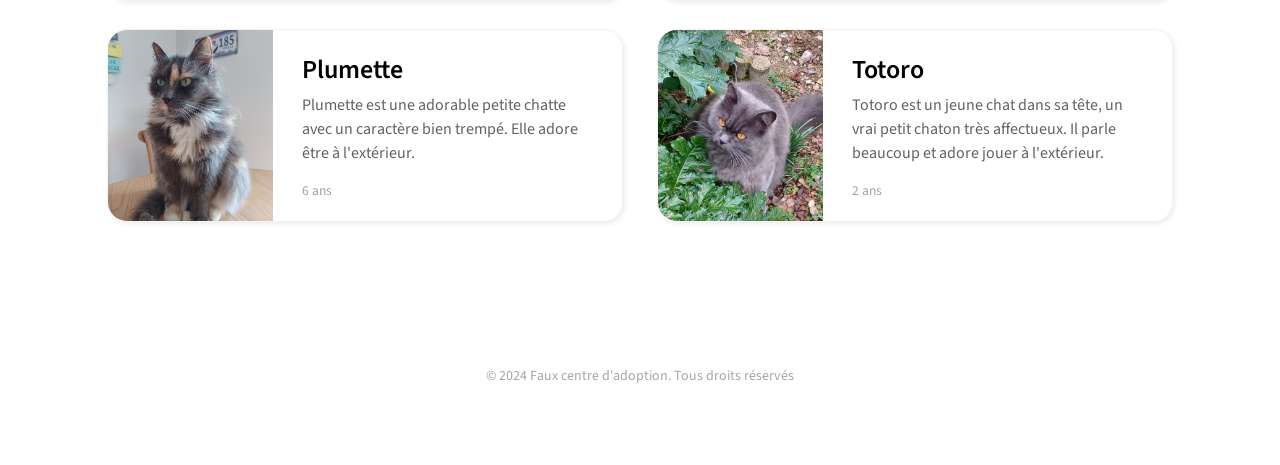
==== commit dd00f231: "Merge pull request #1 from elviredev/dynamic-weather Dynamic weather" ====
--- a/index.html
+++ b/index.html
@@ -158,7 +158,7 @@
 </div>
 
 <footer class="site-footer">
-  <p>&copy; 2024 Faux centre d'adoption. Tous droits réservés!!!</p>
+  <p>&copy; 2024 Faux centre d'adoption. Tous droits réservés</p>
 </footer>
 
 <script src="main.js"></script>
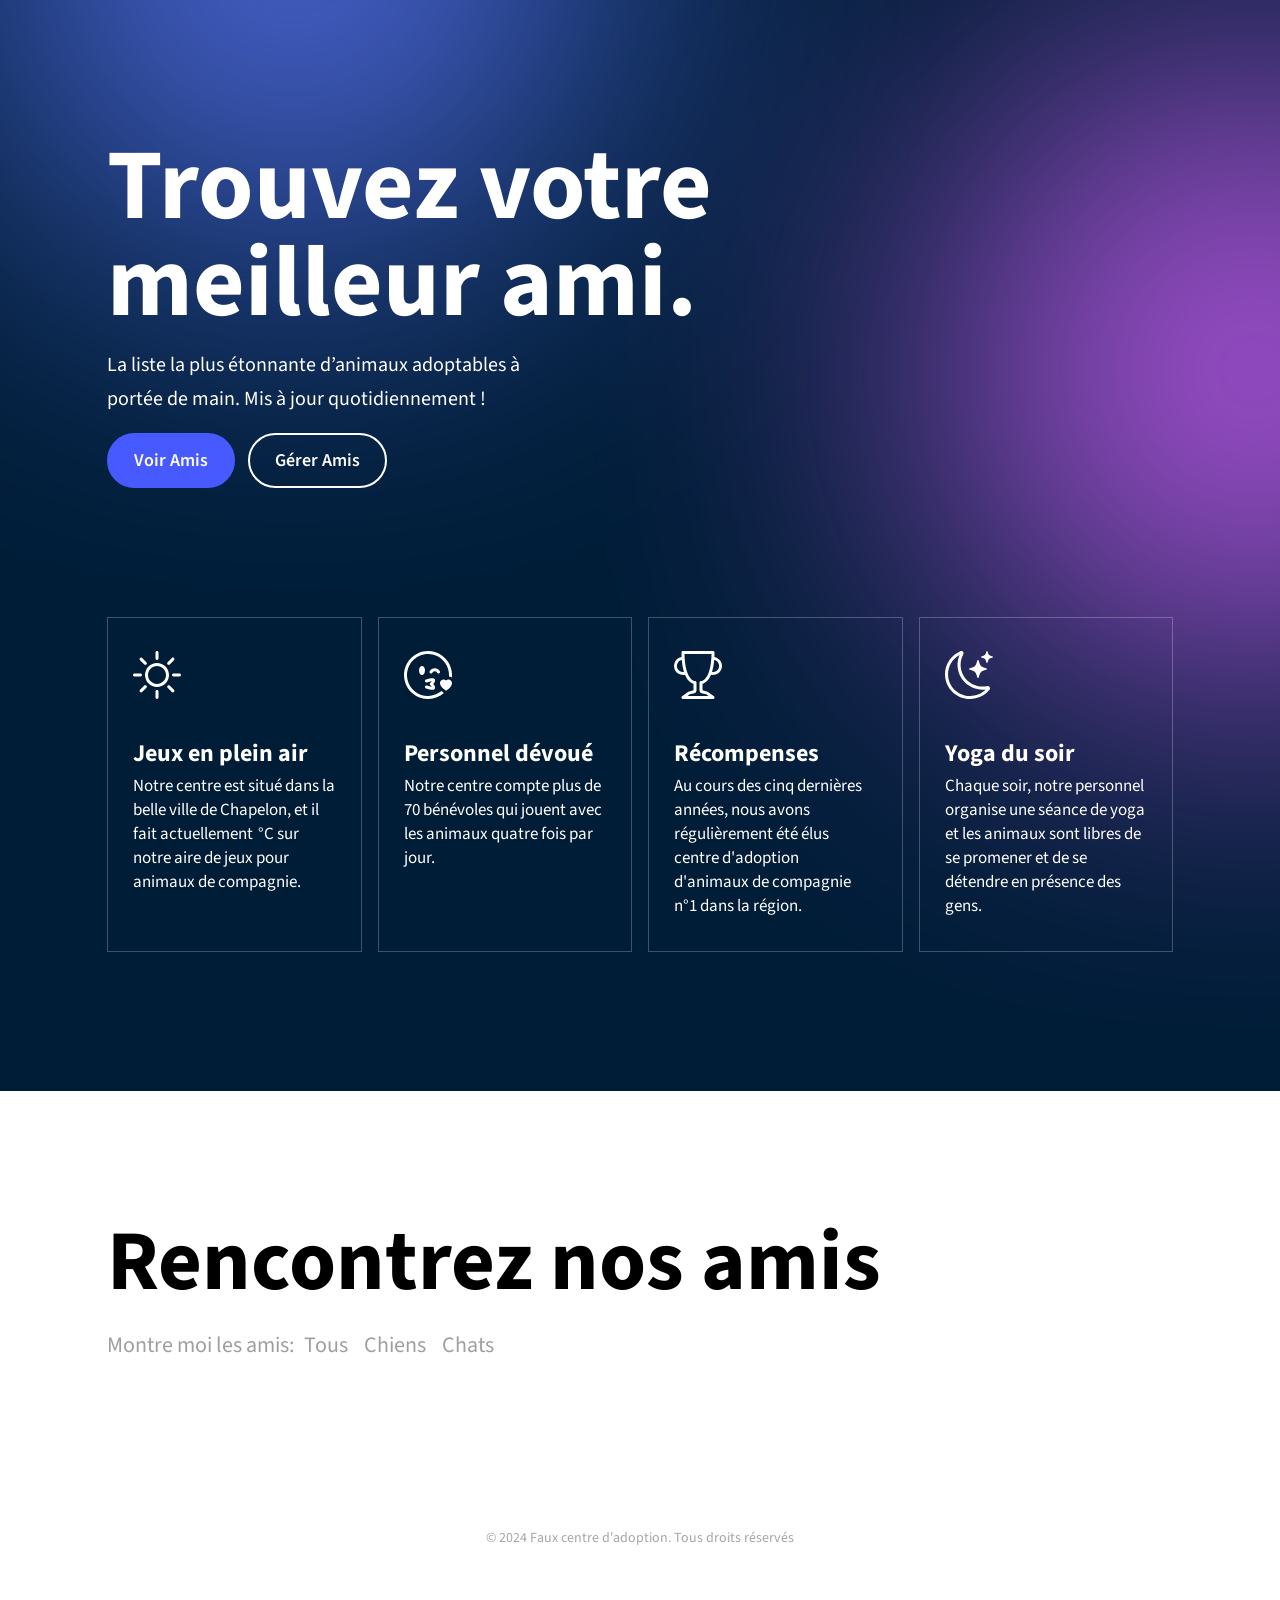
==== commit 3b78bede: "✨Transformed pet card into a JS template" ====
--- a/index.html
+++ b/index.html
@@ -104,11 +104,12 @@
       </p>
     </div>
 
-    <div class="list-of-pets">
-      <!-- Pet Card Start -->
+    <div class="list-of-pets"></div>
+    <!-- Pet Card Template Start -->
+    <template id="pet-card-template">
       <div class="pet-card">
         <div class="pet-card-text">
-          <h3>Barksalot</h3>
+          <h3></h3>
           <p class="pet-description">Barksalot est une boule de poils douce et adorable de 3 ans. Il adore les carottes, le céleri et jouer à rapporter.</p>
           <p class="pet-age">2 ans</p>
         </div>
@@ -116,44 +117,8 @@
           <img src="images/barksalot.jpg" alt="photo du chien Barksalot">
         </div>
       </div>
-      <!-- Pet Card End -->
-      <!-- Pet Card Start -->
-      <div class="pet-card">
-        <div class="pet-card-text">
-          <h3>Meowsalot</h3>
-          <p class="pet-description">Meowsalot est le chat le plus bavard que nous ayons jamais rencontré. Miaulements, gazouillis et ronronnements constants !</p>
-          <p class="pet-age">1 an</p>
-        </div>
-        <div class="pet-card-photo">
-          <img src="images/meowsalot.jpg" alt="photo du chat Meowsalot">
-        </div>
-      </div>
-      <!-- Pet Card End -->
-      <!-- Pet Card Start -->
-      <div class="pet-card">
-        <div class="pet-card-text">
-          <h3>Plumette</h3>
-          <p class="pet-description">Plumette est une adorable petite chatte avec un caractère bien trempé. Elle adore être à l'extérieur.</p>
-          <p class="pet-age">6 ans</p>
-        </div>
-        <div class="pet-card-photo">
-          <img src="images/plumette.jpg" alt="photo du chat Plumette">
-        </div>
-      </div>
-      <!-- Pet Card End -->
-      <!-- Pet Card Start -->
-      <div class="pet-card">
-        <div class="pet-card-text">
-          <h3>Totoro</h3>
-          <p class="pet-description">Totoro est un jeune chat dans sa tête, un vrai petit chaton très affectueux. Il parle beaucoup et adore jouer à l'extérieur.</p>
-          <p class="pet-age">2 ans</p>
-        </div>
-        <div class="pet-card-photo">
-          <img src="images/totoro.jpg" alt="photo du chat Totoro">
-        </div>
-      </div>
-      <!-- Pet Card End -->
-    </div>
+    </template>
+    <!-- Pet Card Template End -->
   </div>
 </div>
 
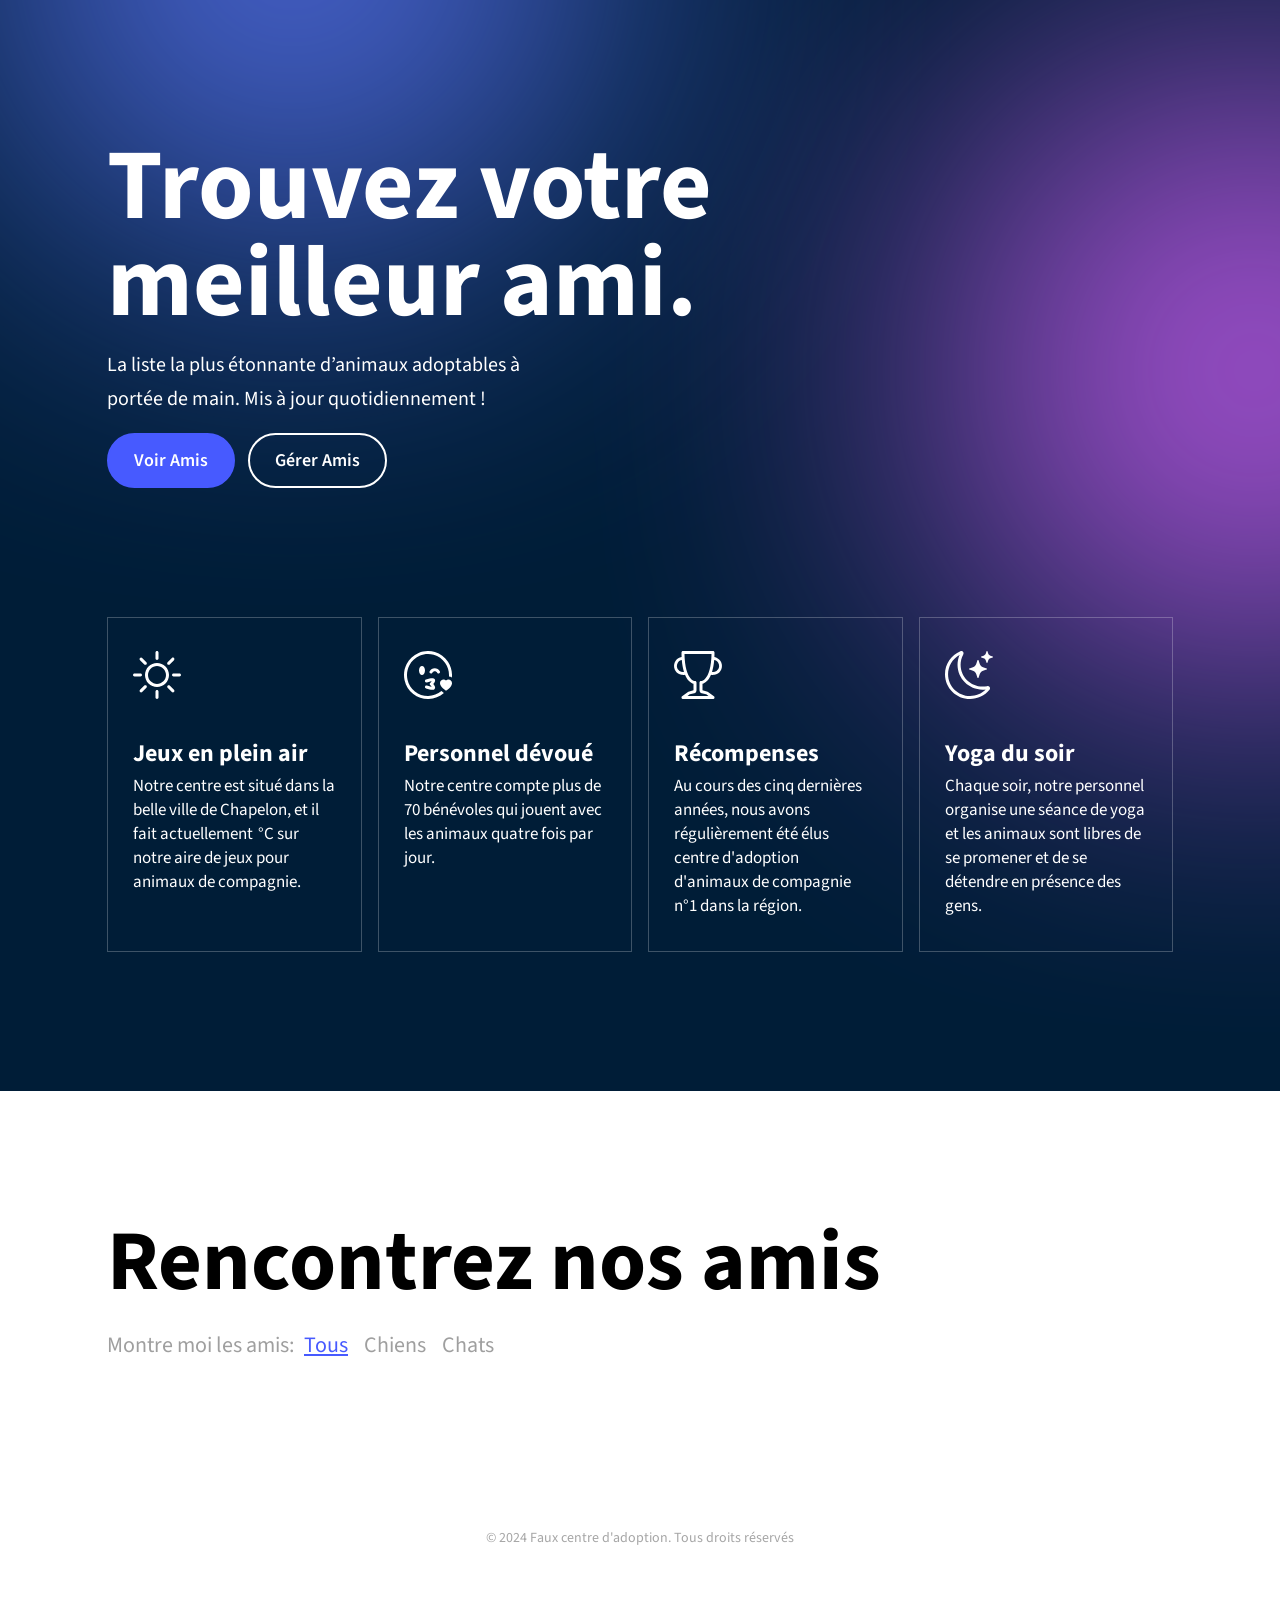
==== commit 6e9a06e1: "✨Added active styling to current filter button" ====
--- a/index.html
+++ b/index.html
@@ -98,7 +98,7 @@
     <div class="pet-filter">
       <p>
         Montre moi les amis:
-        <button>Tous</button>
+        <button class="active">Tous</button>
         <button>Chiens</button>
         <button>Chats</button>
       </p>
@@ -110,11 +110,11 @@
       <div class="pet-card">
         <div class="pet-card-text">
           <h3></h3>
-          <p class="pet-description">Barksalot est une boule de poils douce et adorable de 3 ans. Il adore les carottes, le céleri et jouer à rapporter.</p>
-          <p class="pet-age">2 ans</p>
+          <p class="pet-description"></p>
+          <p class="pet-age"></p>
         </div>
         <div class="pet-card-photo">
-          <img src="images/barksalot.jpg" alt="photo du chien Barksalot">
+          <img src="" alt="">
         </div>
       </div>
     </template>
--- a/style.css
+++ b/style.css
@@ -177,6 +177,17 @@
   font-family: 'Source Sans 3', sans-serif;
   font-size: 1.15rem;
   color: #9F9F9F;
+  cursor: pointer;
+}
+
+.pet-filter button:hover {
+  color: #7d7d7d;
+}
+
+.pet-filter .active,
+.pet-filter .active:hover {
+  color: #475AFF;
+  text-decoration: underline;
 }
 
 .site-footer {
